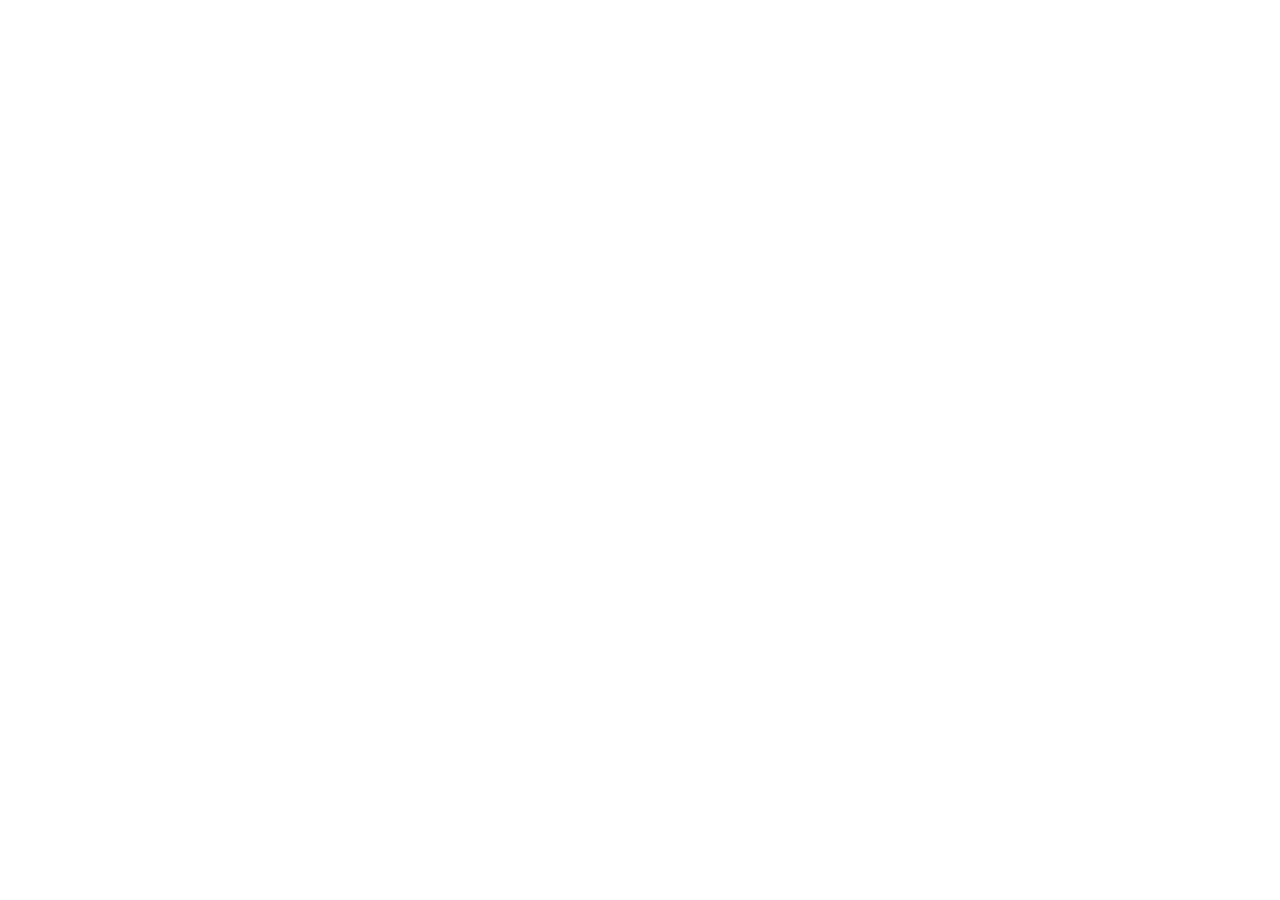
==== dashboard.html @ 39d31cfc "Add files via upload" ====
<!DOCTYPE html>
<html lang="en">
<head>
<meta charset="UTF-8"><meta name="viewport" content="width=device-width, initial-scale=1.0">
<title>EMCOR - Dashboard</title><link rel="stylesheet" href="css/style.css">
</head>
<body>
<div id="app"></div>
<script src="js/config.js"></script><script src="js/api.js"></script><script src="js/app.js"></script>
<script>requireAuth(); renderShell("Dashboard"); loadDashboard();</script>
</body>
</html>
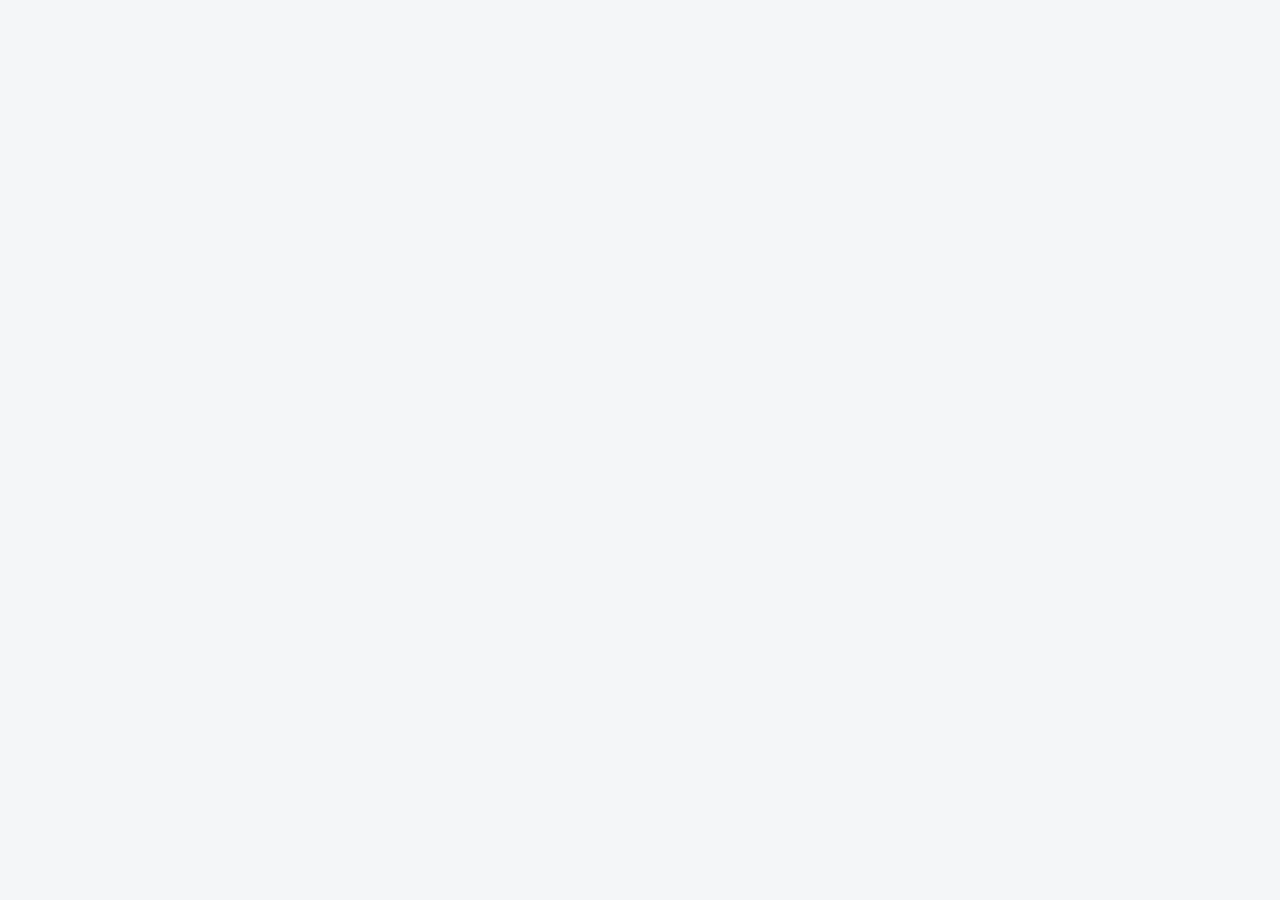
==== commit f77b5680: "Update dashboard.html" ====
--- a/dashboard.html
+++ b/dashboard.html
@@ -2,7 +2,7 @@
 <html lang="en">
 <head>
 <meta charset="UTF-8"><meta name="viewport" content="width=device-width, initial-scale=1.0">
-<title>EMCOR - Dashboard</title><link rel="stylesheet" href="css/style.css">
+<title>EMCOR - Dashboard</title><link rel="stylesheet" href="style.css">
 </head>
 <body>
 <div id="app"></div>
--- a/style.css
+++ b/style.css
@@ -0,0 +1 @@
+*{box-sizing:border-box}body{margin:0;font-family:Arial,Helvetica,sans-serif;background:#f4f6f8;color:#17212b}button,input,select{font:inherit}.login-page{min-height:100vh;display:grid;place-items:center;padding:20px;background:linear-gradient(135deg,#eef2f7,#dfe6ee)}.login-card{width:min(420px,100%);background:#fff;border-radius:18px;padding:34px;box-shadow:0 15px 45px rgba(0,0,0,.12);text-align:center}.brand-mark{width:58px;height:58px;margin:0 auto 12px;border-radius:15px;display:grid;place-items:center;background:#17212b;color:#fff;font-size:28px;font-weight:800}.login-card h1{margin:0}.subtitle{color:#68737d;margin:6px 0 25px}.login-card form{text-align:left}.login-card label{display:block;margin:12px 0 6px;font-weight:600}.login-card input{width:100%}.app-shell{display:flex;min-height:100vh}.sidebar{width:250px;background:#17212b;color:#fff;padding:20px;position:fixed;left:0;top:0;bottom:0;z-index:10}.logo{font-size:24px;font-weight:800;margin-bottom:4px}.logo-sub{font-size:12px;color:#b8c2cc;margin-bottom:25px}.nav a{display:block;color:#dce3e9;text-decoration:none;padding:12px;border-radius:10px;margin:4px 0}.nav a:hover,.nav a.active{background:#2b3946;color:#fff}.main{margin-left:250px;width:calc(100% - 250px);padding:24px}.topbar{display:flex;justify-content:space-between;align-items:center;gap:15px;margin-bottom:22px}.topbar h2{margin:0}.user-pill{font-size:14px;color:#5e6872}.grid{display:grid;gap:16px}.cards{grid-template-columns:repeat(4,1fr)}.card{background:#fff;border-radius:14px;padding:20px;box-shadow:0 4px 18px rgba(30,45,60,.06)}.card .label{font-size:13px;color:#707a84}.card .value{font-size:27px;font-weight:800;margin-top:8px}.section{background:#fff;border-radius:14px;padding:20px;margin-top:18px;box-shadow:0 4px 18px rgba(30,45,60,.06)}.section-head{display:flex;justify-content:space-between;align-items:center;gap:12px;margin-bottom:15px}.section h3{margin:0}.toolbar{display:flex;flex-wrap:wrap;gap:10px;margin-bottom:15px}.toolbar input,.toolbar select{min-width:180px}.form-grid{display:grid;grid-template-columns:repeat(2,1fr);gap:14px}.form-grid .full-row{grid-column:1/-1}.field label{display:block;font-weight:600;font-size:13px;margin-bottom:6px}.field input,.field select,.field textarea,input,select,textarea{width:100%;padding:10px 11px;border:1px solid #ccd3da;border-radius:9px;background:#fff}.field textarea{min-height:90px;resize:vertical}.btn{border:0;border-radius:9px;padding:10px 15px;cursor:pointer;font-weight:700}.btn.primary{background:#17212b;color:#fff}.btn.secondary{background:#e8edf1;color:#17212b}.btn.danger{background:#b42318;color:#fff}.btn.full{width:100%;margin-top:18px}.btn:disabled{opacity:.5;cursor:not-allowed}.table-wrap{overflow:auto}table{width:100%;border-collapse:collapse;min-width:760px}th,td{text-align:left;padding:11px;border-bottom:1px solid #e7ebee;font-size:14px}th{background:#f7f9fa}.badge{display:inline-block;padding:5px 8px;border-radius:999px;font-size:12px;font-weight:700}.ok{background:#e7f6ec;color:#16723b}.low{background:#fff4d6;color:#805b00}.out{background:#fde9e7;color:#a32117}.message{min-height:20px;color:#b42318;font-size:13px}.modal{position:fixed;inset:0;background:rgba(0,0,0,.45);display:none;place-items:center;padding:20px;z-index:30}.modal.show{display:grid}.modal-box{background:#fff;border-radius:15px;width:min(700px,100%);max-height:90vh;overflow:auto;padding:22px}.modal-head{display:flex;justify-content:space-between;align-items:center}.modal-head h3{margin:0}.close{border:0;background:transparent;font-size:25px;cursor:pointer}.mobile-header{display:none}.notice{padding:12px;border-radius:10px;background:#f0f4f7;margin-bottom:14px;font-size:13px}.empty{padding:30px;text-align:center;color:#77818a}.danger-text{color:#a32117}@media(max-width:900px){.cards{grid-template-columns:repeat(2,1fr)}.sidebar{display:none}.main{margin-left:0;width:100%;padding:16px}.mobile-header{display:flex;align-items:center;justify-content:space-between;background:#17212b;color:#fff;padding:14px 16px;position:sticky;top:0;z-index:20}.mobile-header a{color:#fff;text-decoration:none;font-weight:800}.form-grid{grid-template-columns:1fr}}@media(max-width:560px){.cards{grid-template-columns:1fr}.topbar{align-items:flex-start;flex-direction:column}.section{padding:15px}.login-card{padding:25px}.toolbar input,.toolbar select{width:100%}.toolbar .btn{width:100%}}
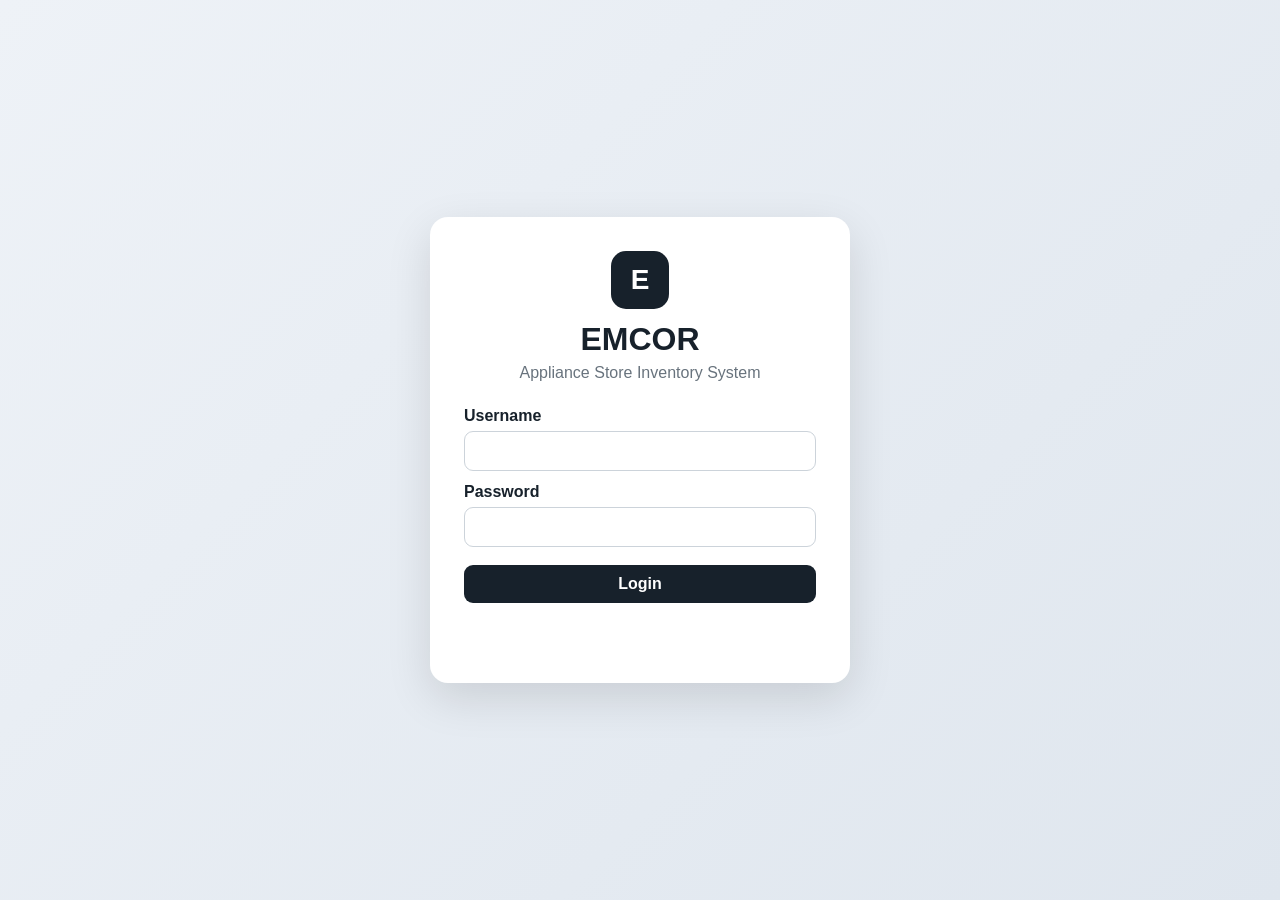
==== commit c4863312: "Update dashboard.html" ====
--- a/dashboard.html
+++ b/dashboard.html
@@ -6,7 +6,7 @@
 </head>
 <body>
 <div id="app"></div>
-<script src="js/config.js"></script><script src="js/api.js"></script><script src="js/app.js"></script>
+<script src="config.js"></script><script src="api.js"></script><script src="app.js"></script>
 <script>requireAuth(); renderShell("Dashboard"); loadDashboard();</script>
 </body>
 </html>
